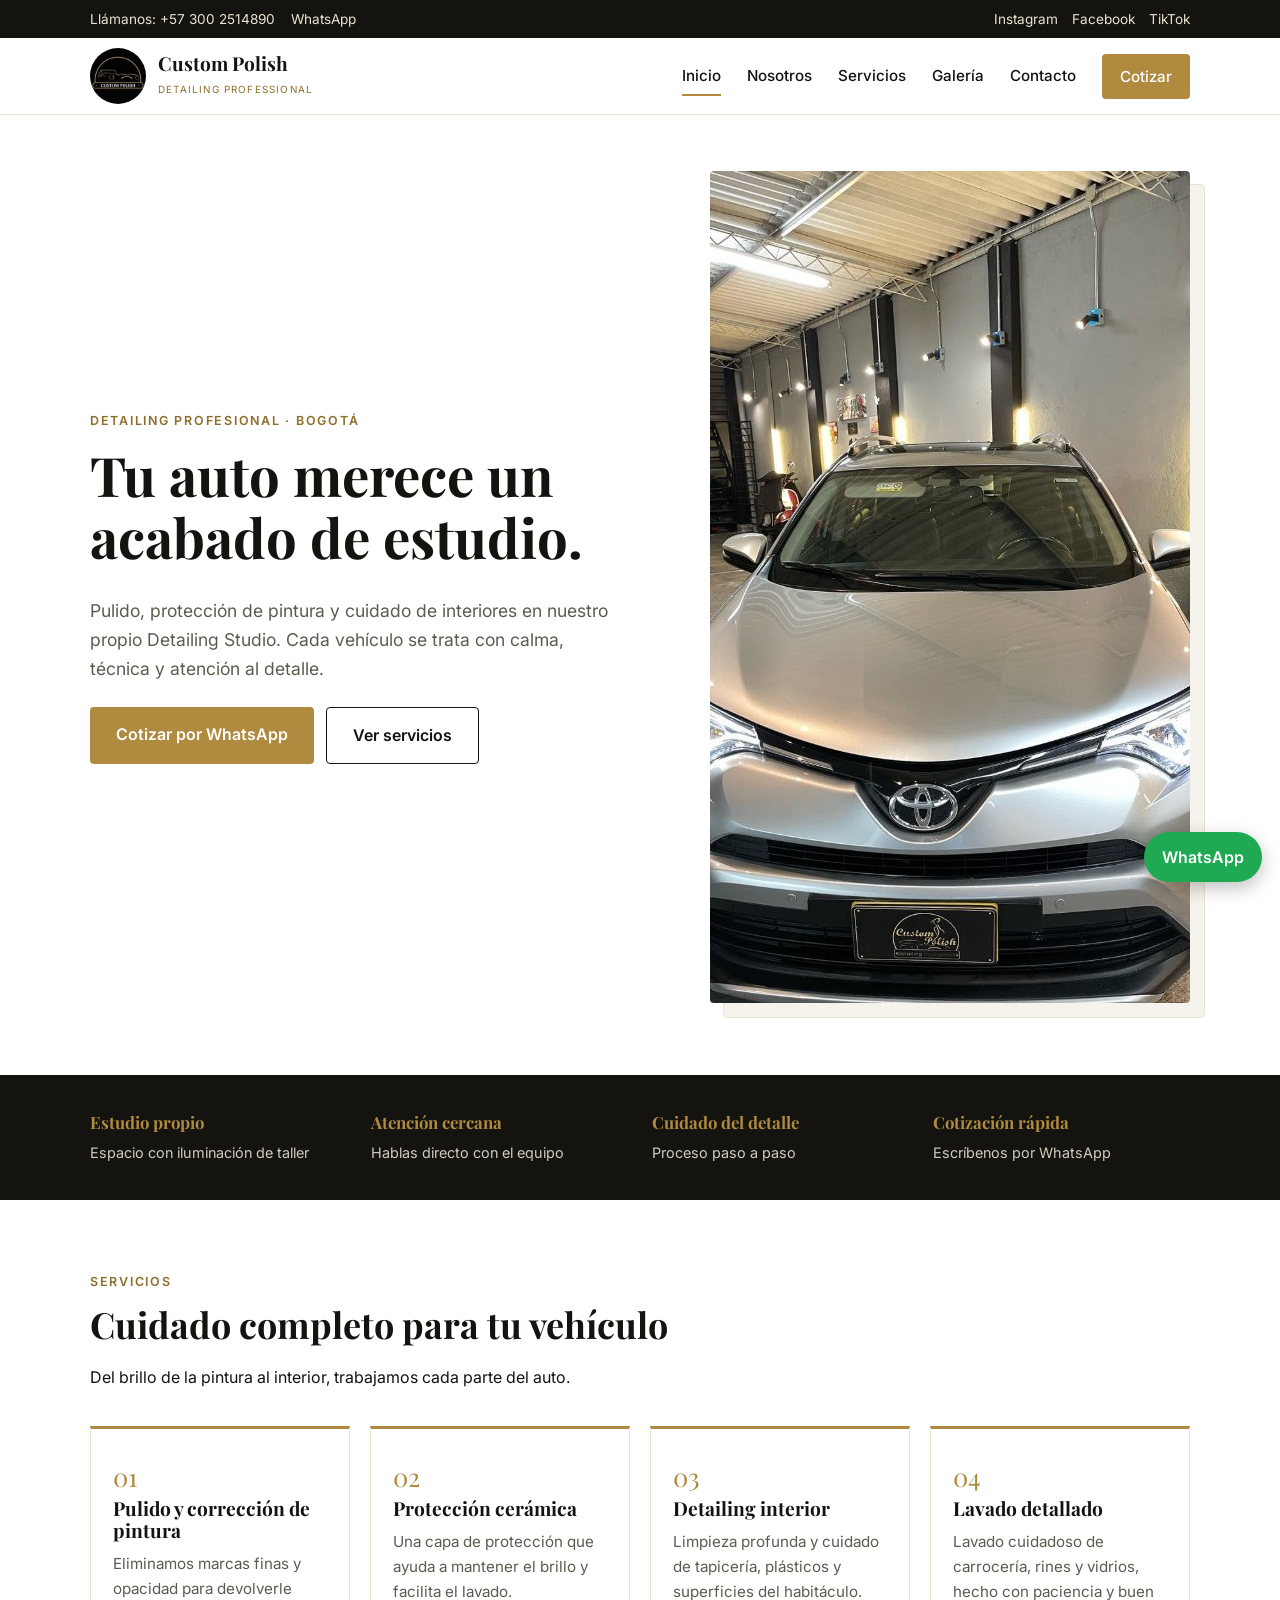
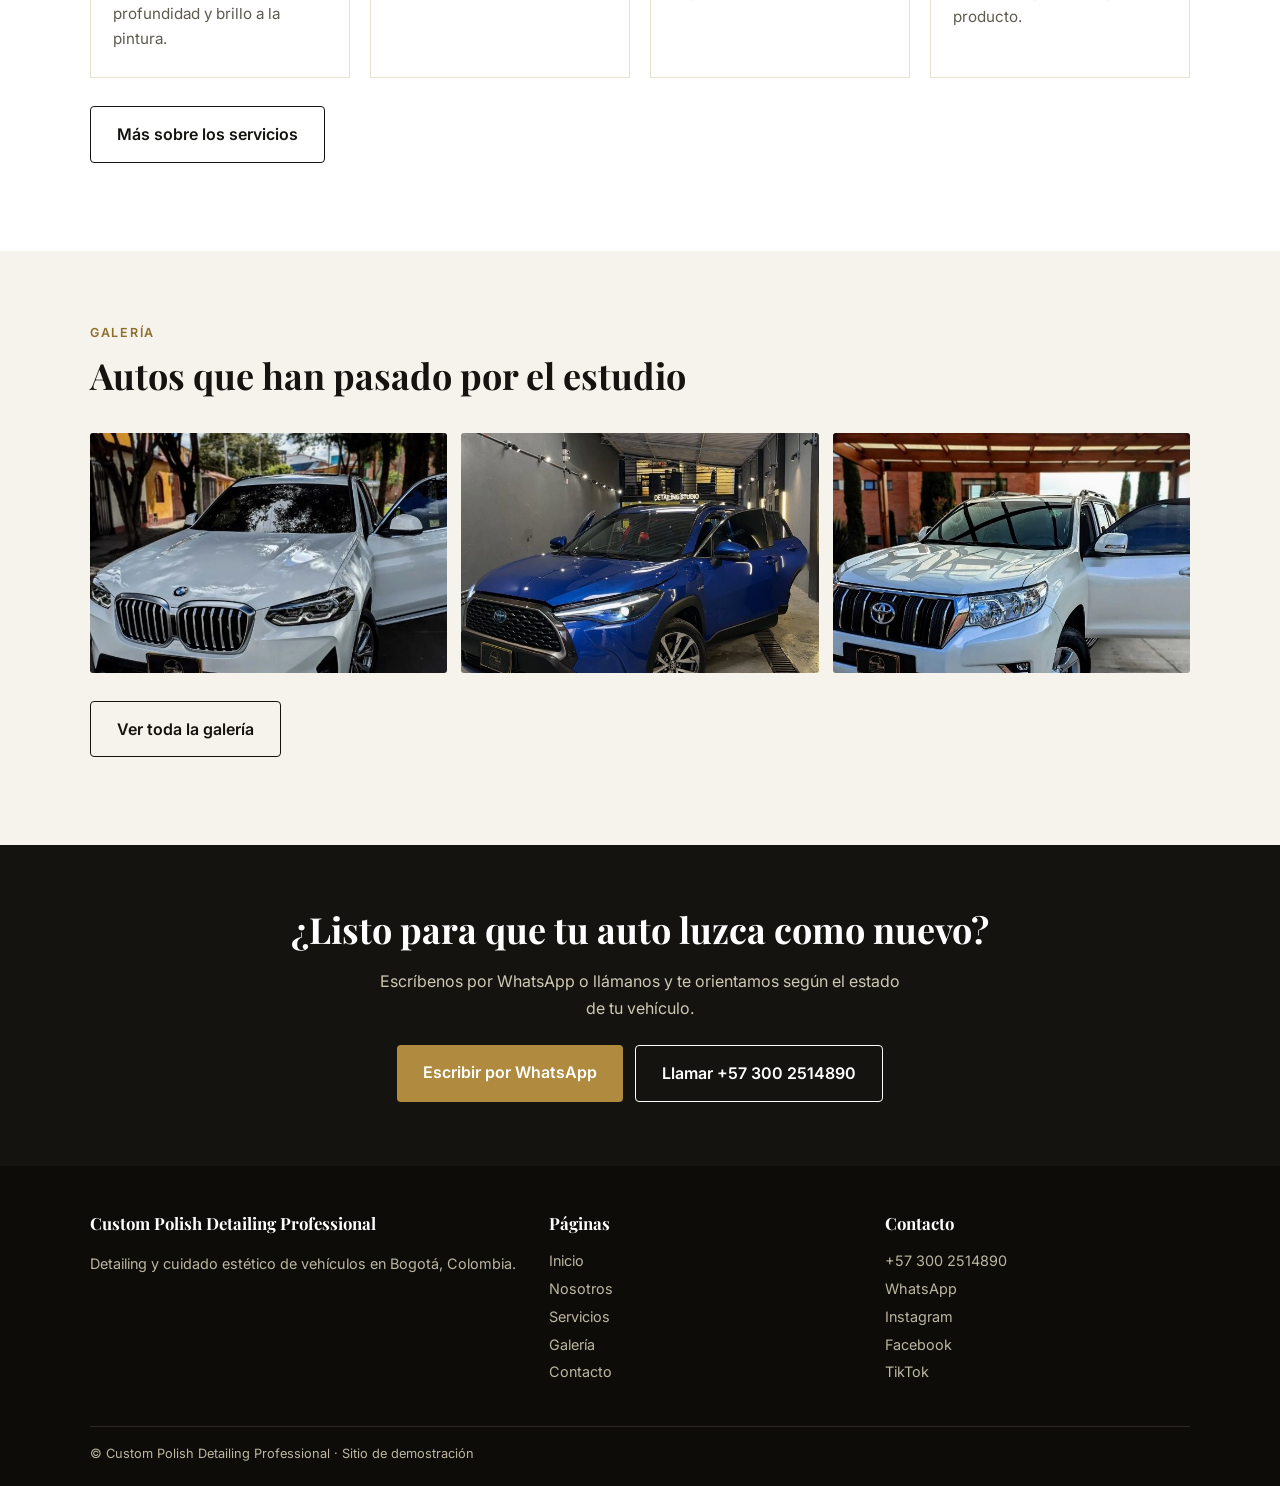
==== docs/index.html @ a1978a6f "Demo web Custom Polish Detailing (sitio estático en docs/) Co-Authored-By: Claude Sonnet 5.5 <norepl" ====
<!DOCTYPE html>
<html lang="es">
<head>
<meta charset="utf-8">
<meta name="viewport" content="width=device-width, initial-scale=1">
<title>Custom Polish Detailing Professional · Bogotá</title>
<meta name="description" content="Detailing y cuidado estético de vehículos en Bogotá: pulido, protección de pintura e interiores.">
<link rel="icon" href="img/logo.jpg">
<link rel="preconnect" href="https://fonts.googleapis.com">
<link rel="preconnect" href="https://fonts.gstatic.com" crossorigin>
<link href="https://fonts.googleapis.com/css2?family=Inter:wght@400;500;600&family=Playfair+Display:wght@600;700&display=swap" rel="stylesheet">
<link rel="stylesheet" href="style.css">
</head>
<body>
<div class="topbar"><div class="wrap">
  <div><a href="tel:+573002514890">Llámanos: +57 300 2514890</a><a href="https://wa.me/573002514890?text=Hola%2C%20quiero%20cotizar%20un%20servicio%20de%20detailing" target="_blank" rel="noopener">WhatsApp</a></div>
  <div class="social"><a href="https://www.instagram.com/custompolish.co/" target="_blank" rel="noopener">Instagram</a><a href="https://www.facebook.com/custompolish.detailingprofessional/" target="_blank" rel="noopener">Facebook</a><a href="https://www.tiktok.com/@custompolish.co" target="_blank" rel="noopener">TikTok</a></div>
</div></div>
<header class="site"><div class="wrap">
  <a href="index.html" class="brand"><img src="img/logo.jpg" alt="Logo Custom Polish" width="56" height="56"><span><b>Custom Polish</b><small>Detailing Professional</small></span></a>
  <button class="menu-toggle" aria-label="Abrir menú" aria-expanded="false">☰</button>
  <nav class="main"><a href="index.html" aria-current="page">Inicio</a><a href="nosotros.html">Nosotros</a><a href="servicios.html">Servicios</a><a href="galeria.html">Galería</a><a href="contacto.html">Contacto</a><a href="https://wa.me/573002514890?text=Hola%2C%20quiero%20cotizar%20un%20servicio%20de%20detailing" class="cta-link" target="_blank" rel="noopener">Cotizar</a></nav>
</div></header>
<section class="hero"><div class="wrap">
  <div>
    <p class="eyebrow">Detailing profesional · Bogotá</p>
    <h1>Tu auto merece un acabado de estudio.</h1>
    <p class="lede">Pulido, protección de pintura y cuidado de interiores en nuestro propio Detailing Studio. Cada vehículo se trata con calma, técnica y atención al detalle.</p>
    <div class="btns"><a class="btn" href="https://wa.me/573002514890?text=Hola%2C%20quiero%20cotizar%20un%20servicio%20de%20detailing" target="_blank" rel="noopener">Cotizar por WhatsApp</a><a class="btn ghost" href="servicios.html">Ver servicios</a></div>
  </div>
  <figure><img src="img/rav4.jpg" alt="Toyota RAV4 plateada dentro del Detailing Studio de Custom Polish" width="688" height="832"></figure>
</div></section>
<div class="strip"><div class="wrap">
  <div><b>Estudio propio</b><span>Espacio con iluminación de taller</span></div>
  <div><b>Atención cercana</b><span>Hablas directo con el equipo</span></div>
  <div><b>Cuidado del detalle</b><span>Proceso paso a paso</span></div>
  <div><b>Cotización rápida</b><span>Escríbenos por WhatsApp</span></div>
</div></div>
<section><div class="wrap">
  <div class="sec-head"><p class="eyebrow">Servicios</p><h2>Cuidado completo para tu vehículo</h2><p>Del brillo de la pintura al interior, trabajamos cada parte del auto.</p></div>
  <!-- EJEMPLO, confirmar con el cliente: lista de servicios típica de detailing, el cliente no la entregó -->
<div class="cards"><article class="card"><span class="n">01</span><h3>Pulido y corrección de pintura</h3><p>Eliminamos marcas finas y opacidad para devolverle profundidad y brillo a la pintura.</p></article><article class="card"><span class="n">02</span><h3>Protección cerámica</h3><p>Una capa de protección que ayuda a mantener el brillo y facilita el lavado.</p></article><article class="card"><span class="n">03</span><h3>Detailing interior</h3><p>Limpieza profunda y cuidado de tapicería, plásticos y superficies del habitáculo.</p></article><article class="card"><span class="n">04</span><h3>Lavado detallado</h3><p>Lavado cuidadoso de carrocería, rines y vidrios, hecho con paciencia y buen producto.</p></article></div>
  <p style="margin-top:28px"><a class="btn ghost" href="servicios.html">Más sobre los servicios</a></p>
</div></section>
<section class="soft"><div class="wrap">
  <div class="sec-head"><p class="eyebrow">Galería</p><h2>Autos que han pasado por el estudio</h2></div>
  <div class="gallery">
    <img src="img/bmw-x3-frente.jpg" alt="BMW X3 blanco" loading="lazy">
    <img src="img/corolla-cross-estudio.jpg" alt="Toyota Corolla Cross azul en el estudio" loading="lazy">
    <img src="img/prado-frente.jpg" alt="Toyota Land Cruiser Prado blanca" loading="lazy">
  </div>
  <p style="margin-top:28px"><a class="btn ghost" href="galeria.html">Ver toda la galería</a></p>
</div></section>
<section class="cta-band"><div class="wrap">
  <h2>¿Listo para que tu auto luzca como nuevo?</h2>
  <p>Escríbenos por WhatsApp o llámanos y te orientamos según el estado de tu vehículo.</p>
  <div class="btns"><a class="btn" href="https://wa.me/573002514890?text=Hola%2C%20quiero%20cotizar%20un%20servicio%20de%20detailing" target="_blank" rel="noopener">Escribir por WhatsApp</a><a class="btn ghost" style="color:#fff;border-color:#fff" href="tel:+573002514890">Llamar +57 300 2514890</a></div>
</div></section>
<footer class="site"><div class="wrap">
  <div><h4>Custom Polish Detailing Professional</h4><p>Detailing y cuidado estético de vehículos en Bogotá, Colombia.</p></div>
  <div><h4>Páginas</h4><a href="index.html">Inicio</a><a href="nosotros.html">Nosotros</a><a href="servicios.html">Servicios</a><a href="galeria.html">Galería</a><a href="contacto.html">Contacto</a></div>
  <div><h4>Contacto</h4><a href="tel:+573002514890">+57 300 2514890</a><a href="https://wa.me/573002514890?text=Hola%2C%20quiero%20cotizar%20un%20servicio%20de%20detailing" target="_blank" rel="noopener">WhatsApp</a><a href="https://www.instagram.com/custompolish.co/" target="_blank" rel="noopener">Instagram</a><a href="https://www.facebook.com/custompolish.detailingprofessional/" target="_blank" rel="noopener">Facebook</a><a href="https://www.tiktok.com/@custompolish.co" target="_blank" rel="noopener">TikTok</a></div>
  <div class="copy">© Custom Polish Detailing Professional · Sitio de demostración</div>
</div></footer>
<a class="wa-fab" href="https://wa.me/573002514890?text=Hola%2C%20quiero%20cotizar%20un%20servicio%20de%20detailing" target="_blank" rel="noopener">WhatsApp</a>
<script src="script.js"></script>
</body>
</html>
---- docs/style.css ----
:root{--bg:#fff;--ink:#14130f;--gold:#b08a3e;--gold-d:#8f6e2c;--soft:#f6f3ec;--line:#e8e2d3;--muted:#5d5a50}
*{box-sizing:border-box}
html{scroll-behavior:smooth}
body{margin:0;font-family:Inter,system-ui,sans-serif;color:var(--ink);background:var(--bg);line-height:1.65}
img{max-width:100%;display:block}
a{color:inherit}
h1,h2,h3{font-family:"Playfair Display",Georgia,serif;line-height:1.15;margin:0 0 .5em}
h1{font-size:clamp(2.1rem,4.6vw,3.4rem)}
h2{font-size:clamp(1.6rem,3vw,2.25rem)}
h3{font-size:1.2rem}
.wrap{max-width:1140px;margin:0 auto;padding:0 20px}
.eyebrow{color:var(--gold-d);font-weight:600;letter-spacing:.14em;text-transform:uppercase;font-size:.78rem;margin:0 0 12px}
.topbar{background:var(--ink);color:#e9e3d2;font-size:.85rem}
.topbar .wrap{display:flex;justify-content:space-between;gap:16px;padding-top:8px;padding-bottom:8px;flex-wrap:wrap}
.topbar a{text-decoration:none;margin-right:16px}
.topbar a:hover{color:var(--gold)}
.topbar .social a{margin:0 0 0 14px}
header.site{background:#fff;border-bottom:1px solid var(--line);position:sticky;top:0;z-index:20}
header.site .wrap{display:flex;align-items:center;justify-content:space-between;padding-top:10px;padding-bottom:10px}
.brand{display:flex;align-items:center;gap:12px;text-decoration:none}
.brand img{width:56px;height:56px;border-radius:50%}
.brand b{font-family:"Playfair Display",serif;font-size:1.2rem;display:block;line-height:1.1}
.brand small{color:var(--gold-d);letter-spacing:.12em;text-transform:uppercase;font-size:.62rem}
nav.main{display:flex;align-items:center;gap:26px}
nav.main a{text-decoration:none;font-weight:500;font-size:.95rem;padding:6px 0;border-bottom:2px solid transparent}
nav.main a:hover,nav.main a[aria-current]{border-color:var(--gold)}
nav.main a.cta-link{background:var(--gold);color:#fff;padding:10px 18px;border-radius:4px;border:0}
nav.main a.cta-link:hover{background:var(--gold-d)}
.menu-toggle{display:none;background:none;border:1px solid var(--line);border-radius:4px;font-size:1.4rem;padding:4px 12px;cursor:pointer}
.btn{display:inline-block;background:var(--gold);color:#fff;padding:14px 26px;border-radius:4px;text-decoration:none;font-weight:600}
.btn:hover{background:var(--gold-d)}
.btn.ghost{background:transparent;color:var(--ink);border:1.5px solid var(--ink)}
.btn.ghost:hover{background:var(--ink);color:#fff}
.btns{display:flex;gap:12px;flex-wrap:wrap;margin-top:24px}
section{padding:72px 0}
.hero{padding:56px 0 72px}
.hero .wrap{display:grid;grid-template-columns:1.05fr .95fr;gap:48px;align-items:center}
.hero p.lede{font-size:1.1rem;color:var(--muted);max-width:520px}
.hero figure{margin:0;position:relative}
.hero figure img{width:100%;max-width:480px;margin-left:auto;aspect-ratio:4/5;object-fit:cover;border-radius:4px;box-shadow:14px 14px 0 var(--soft),14px 14px 0 1px var(--line)}
.strip{background:var(--ink);color:#f2ecdc;padding:34px 0}
.strip .wrap{display:grid;grid-template-columns:repeat(4,1fr);gap:24px}
.strip b{display:block;color:var(--gold);font-family:"Playfair Display",serif;font-size:1.05rem;margin-bottom:2px}
.strip span{font-size:.9rem;opacity:.85}
.soft{background:var(--soft)}
.sec-head{max-width:620px;margin-bottom:36px}
.cards{display:grid;grid-template-columns:repeat(4,1fr);gap:20px}
.card{background:#fff;border:1px solid var(--line);border-top:3px solid var(--gold);padding:26px 22px}
.card p{color:var(--muted);margin:0;font-size:.95rem}
.card .n{font-family:"Playfair Display",serif;color:var(--gold);font-size:1.6rem}
.gallery{display:grid;grid-template-columns:repeat(3,1fr);gap:14px}
.gallery img{width:100%;height:240px;object-fit:cover;border-radius:3px}
.gallery.big img{height:300px}
.cta-band{background:var(--ink);color:#fff;text-align:center;padding:64px 0}
.cta-band h2{color:#fff}
.cta-band p{color:#cfc8b4;max-width:520px;margin:0 auto}
.cta-band .btns{justify-content:center}
.page-title{background:var(--soft);padding:52px 0;border-bottom:1px solid var(--line)}
.page-title p{max-width:600px;color:var(--muted);margin:0}
.two{display:grid;grid-template-columns:1fr 1fr;gap:48px;align-items:center}
.two img{width:100%;max-width:460px;border-radius:4px}
.svc{display:grid;grid-template-columns:1fr 1fr;gap:24px}
.svc .card{padding:30px}
.svc ul{margin:12px 0 0;padding-left:18px;color:var(--muted);font-size:.95rem}
.contact-grid{display:grid;grid-template-columns:1fr 1.2fr;gap:40px}
.contact-list{list-style:none;padding:0;margin:0}
.contact-list li{padding:16px 0;border-bottom:1px solid var(--line)}
.contact-list small{display:block;color:var(--gold-d);text-transform:uppercase;letter-spacing:.1em;font-size:.7rem}
.contact-list a{font-size:1.1rem;font-weight:500;text-decoration:none}
.map{width:100%;height:380px;border:0;border-radius:4px}
footer.site{background:#0d0c09;color:#bdb6a2;padding:44px 0 22px;font-size:.9rem}
footer.site .wrap{display:grid;grid-template-columns:1.4fr 1fr 1fr;gap:32px}
footer.site h4{color:#fff;font-family:"Playfair Display",serif;margin:0 0 10px;font-size:1.05rem}
footer.site a{display:block;text-decoration:none;padding:2px 0}
footer.site a:hover{color:var(--gold)}
footer.site .copy{grid-column:1/-1;border-top:1px solid #2a2820;padding-top:16px;margin-top:8px;font-size:.8rem}
.wa-fab{position:fixed;right:18px;bottom:18px;background:#1ea952;color:#fff;text-decoration:none;font-weight:600;padding:12px 18px;border-radius:40px;box-shadow:0 6px 18px rgba(0,0,0,.25);z-index:30}
@media(max-width:900px){
 .hero .wrap,.two,.contact-grid{grid-template-columns:1fr}
 .hero figure img{margin:0 auto}
 .strip .wrap,.cards{grid-template-columns:1fr 1fr}
 .gallery{grid-template-columns:1fr 1fr}
 .svc{grid-template-columns:1fr}
 footer.site .wrap{grid-template-columns:1fr}
 .menu-toggle{display:block}
 nav.main{display:none;position:absolute;left:0;right:0;top:100%;background:#fff;flex-direction:column;align-items:stretch;gap:0;padding:8px 20px 16px;border-bottom:1px solid var(--line)}
 nav.main.open{display:flex}
 nav.main a{padding:12px 0}
 header.site .wrap{position:relative}
 .topbar .social{display:none}
}
@media(max-width:520px){.strip .wrap,.cards,.gallery{grid-template-columns:1fr}.gallery img,.gallery.big img{height:220px}}
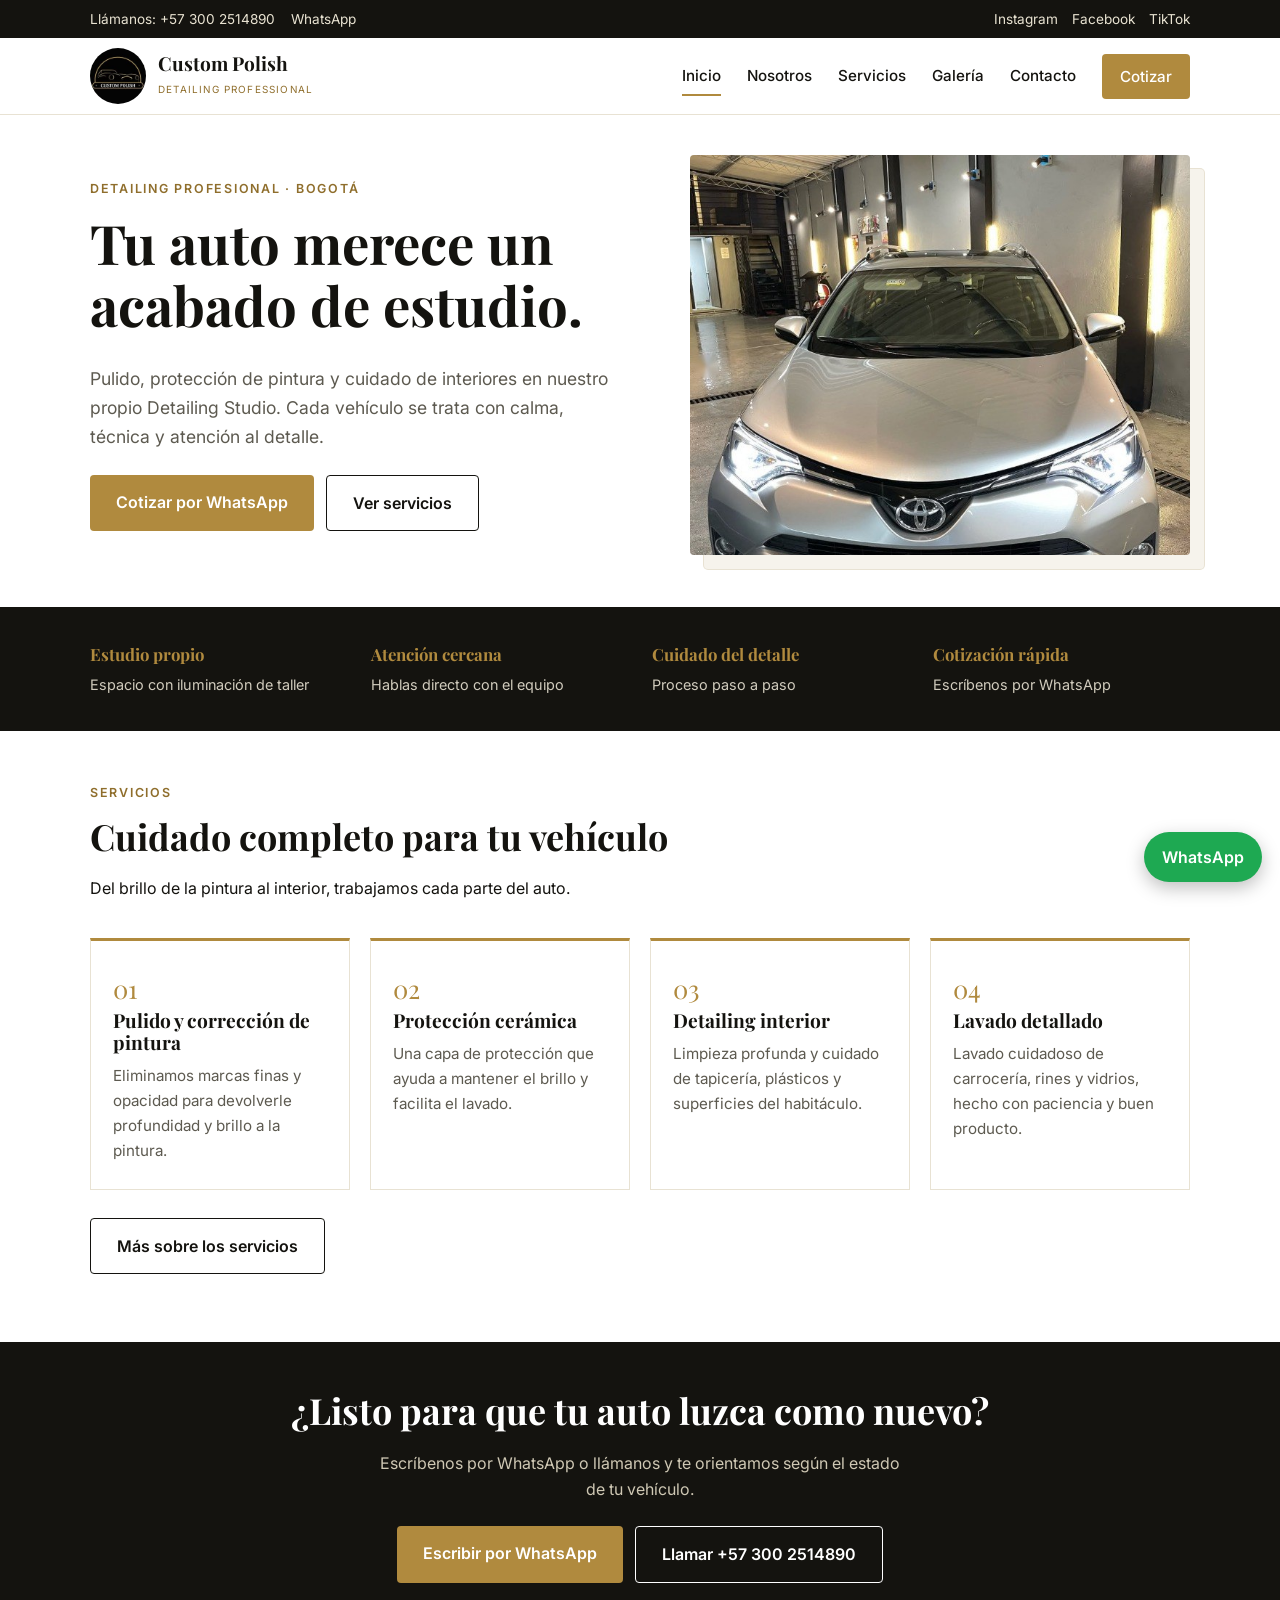
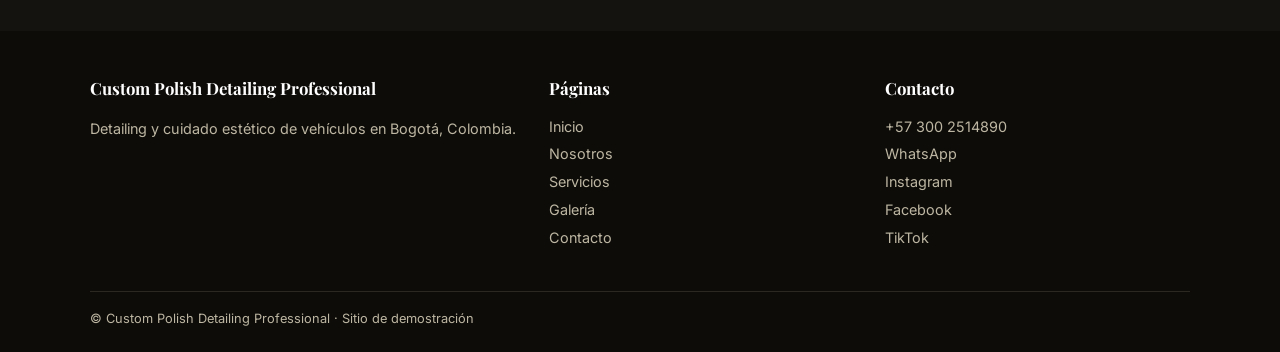
==== commit 960f3d7c: "Estructura compacta del demo: páginas cortas, galería con filtros Co-Authored-By: Claude Sonnet 5.5 " ====
--- a/docs/index.html
+++ b/docs/index.html
@@ -42,15 +42,6 @@
 <div class="cards"><article class="card"><span class="n">01</span><h3>Pulido y corrección de pintura</h3><p>Eliminamos marcas finas y opacidad para devolverle profundidad y brillo a la pintura.</p></article><article class="card"><span class="n">02</span><h3>Protección cerámica</h3><p>Una capa de protección que ayuda a mantener el brillo y facilita el lavado.</p></article><article class="card"><span class="n">03</span><h3>Detailing interior</h3><p>Limpieza profunda y cuidado de tapicería, plásticos y superficies del habitáculo.</p></article><article class="card"><span class="n">04</span><h3>Lavado detallado</h3><p>Lavado cuidadoso de carrocería, rines y vidrios, hecho con paciencia y buen producto.</p></article></div>
   <p style="margin-top:28px"><a class="btn ghost" href="servicios.html">Más sobre los servicios</a></p>
 </div></section>
-<section class="soft"><div class="wrap">
-  <div class="sec-head"><p class="eyebrow">Galería</p><h2>Autos que han pasado por el estudio</h2></div>
-  <div class="gallery">
-    <img src="img/bmw-x3-frente.jpg" alt="BMW X3 blanco" loading="lazy">
-    <img src="img/corolla-cross-estudio.jpg" alt="Toyota Corolla Cross azul en el estudio" loading="lazy">
-    <img src="img/prado-frente.jpg" alt="Toyota Land Cruiser Prado blanca" loading="lazy">
-  </div>
-  <p style="margin-top:28px"><a class="btn ghost" href="galeria.html">Ver toda la galería</a></p>
-</div></section>
 <section class="cta-band"><div class="wrap">
   <h2>¿Listo para que tu auto luzca como nuevo?</h2>
   <p>Escríbenos por WhatsApp o llámanos y te orientamos según el estado de tu vehículo.</p>
--- a/docs/style.css
+++ b/docs/style.css
@@ -90,3 +90,40 @@
  .topbar .social{display:none}
 }
 @media(max-width:520px){.strip .wrap,.cards,.gallery{grid-template-columns:1fr}.gallery img,.gallery.big img{height:220px}}
+/* estructura compacta: páginas cortas con pie siempre al fondo */
+body{min-height:100vh;display:flex;flex-direction:column}
+footer.site{margin-top:auto}
+section{padding:52px 0}
+.hero{padding:40px 0 52px}
+.hero .wrap{min-height:440px}
+.cta-band{padding:48px 0}
+.page-title{padding:36px 0}
+.page-title h1{font-size:clamp(1.8rem,3.6vw,2.6rem);margin-bottom:.3em}
+.filters{display:flex;gap:10px;flex-wrap:wrap;margin-bottom:22px}
+.chip{background:#fff;border:1.5px solid var(--line);border-radius:30px;padding:8px 18px;font:inherit;font-weight:500;cursor:pointer}
+.chip:hover{border-color:var(--gold)}
+.chip.active{background:var(--ink);border-color:var(--ink);color:#fff}
+.gallery.big img{height:230px}
+.gallery img[hidden]{display:none}
+@media(max-width:520px){.gallery.big img{height:200px}}
+.hero figure img{aspect-ratio:5/4;max-width:520px}
+.hero .wrap{min-height:0}
+@media(max-width:900px){
+ .hero figure img{aspect-ratio:16/10;max-width:100%}
+ section{padding:40px 0}
+ .page-title{padding:28px 0}
+ .two img{max-width:100%;aspect-ratio:16/10;object-fit:cover}
+}
+@media(max-width:520px){
+ .cards,.strip .wrap,.gallery{grid-template-columns:1fr 1fr}
+ .card{padding:18px 14px}
+ .card h3{font-size:1rem}
+ .card p{font-size:.85rem}
+ .strip{padding:24px 0}
+ .strip .wrap{gap:16px}
+ .gallery,.gallery.big{gap:8px}
+ .gallery img,.gallery.big img{height:130px}
+ .svc .card{padding:20px}
+ footer.site .wrap{gap:18px}
+}
+.hero figure img,.two img{height:auto}
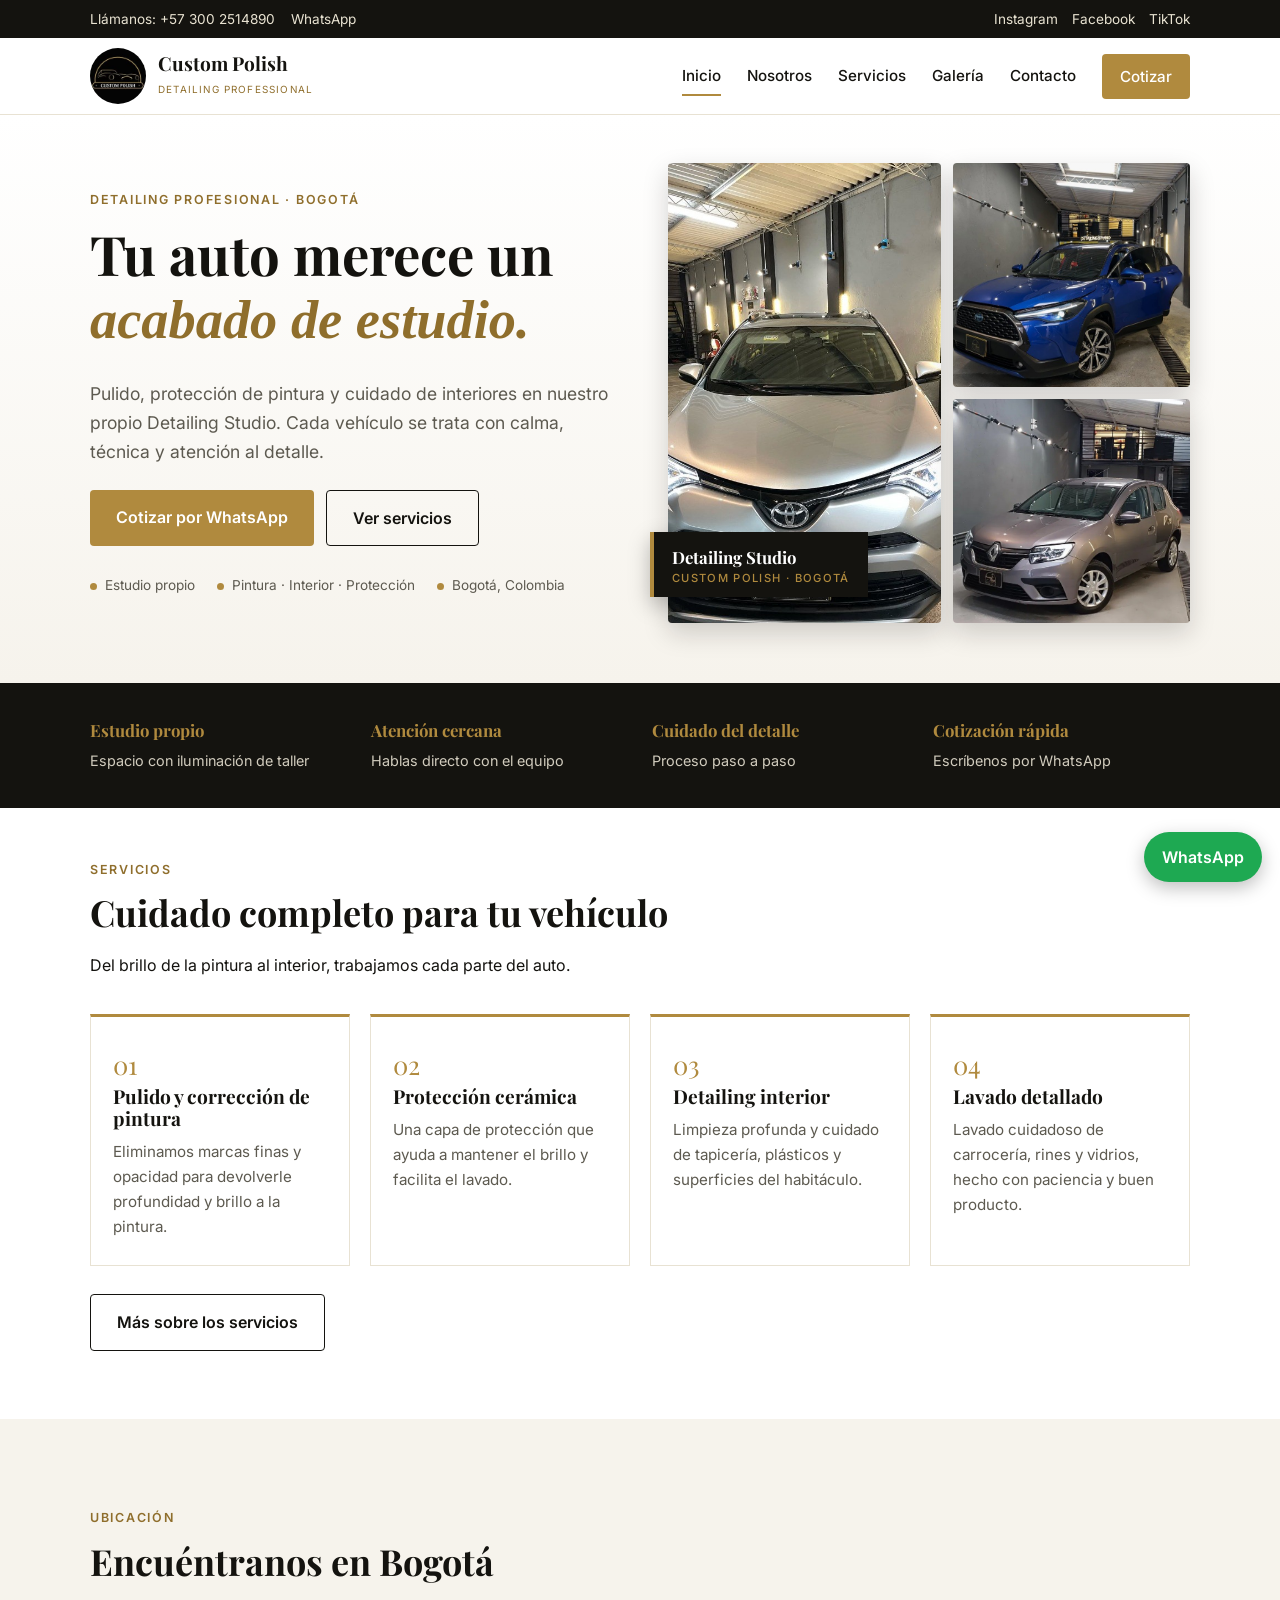
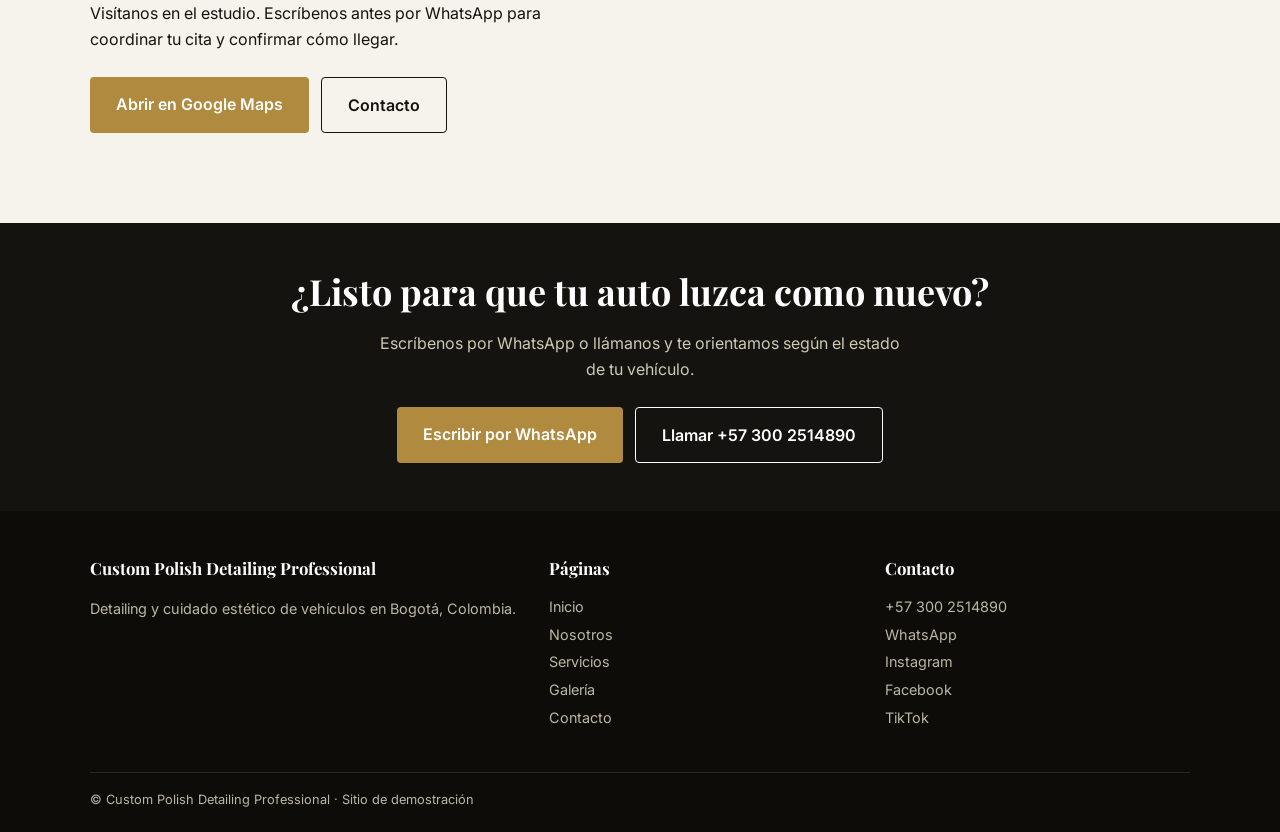
==== commit 9c9026d5: "Hero con collage de fotos del estudio y mapa de Google en inicio Co-Authored-By: Claude Sonnet 5.5 <" ====
--- a/docs/index.html
+++ b/docs/index.html
@@ -22,13 +22,19 @@
   <nav class="main"><a href="index.html" aria-current="page">Inicio</a><a href="nosotros.html">Nosotros</a><a href="servicios.html">Servicios</a><a href="galeria.html">Galería</a><a href="contacto.html">Contacto</a><a href="https://wa.me/573002514890?text=Hola%2C%20quiero%20cotizar%20un%20servicio%20de%20detailing" class="cta-link" target="_blank" rel="noopener">Cotizar</a></nav>
 </div></header>
 <section class="hero"><div class="wrap">
-  <div>
+  <div class="hero-text">
     <p class="eyebrow">Detailing profesional · Bogotá</p>
-    <h1>Tu auto merece un acabado de estudio.</h1>
+    <h1>Tu auto merece un <em>acabado de estudio.</em></h1>
     <p class="lede">Pulido, protección de pintura y cuidado de interiores en nuestro propio Detailing Studio. Cada vehículo se trata con calma, técnica y atención al detalle.</p>
     <div class="btns"><a class="btn" href="https://wa.me/573002514890?text=Hola%2C%20quiero%20cotizar%20un%20servicio%20de%20detailing" target="_blank" rel="noopener">Cotizar por WhatsApp</a><a class="btn ghost" href="servicios.html">Ver servicios</a></div>
+    <ul class="hero-facts"><li>Estudio propio</li><li>Pintura · Interior · Protección</li><li>Bogotá, Colombia</li></ul>
   </div>
-  <figure><img src="img/rav4.jpg" alt="Toyota RAV4 plateada dentro del Detailing Studio de Custom Polish" width="688" height="832"></figure>
+  <div class="collage">
+    <img class="c1" src="img/rav4.jpg" alt="Toyota RAV4 plateada dentro del Detailing Studio de Custom Polish" width="688" height="832">
+    <img class="c2" src="img/corolla-cross-estudio.jpg" alt="Toyota Corolla Cross azul en el estudio" width="645" height="832">
+    <img class="c3" src="img/sandero.jpg" alt="Renault Sandero gris en el estudio" width="686" height="834">
+    <span class="badge">Detailing Studio<small>Custom Polish · Bogotá</small></span>
+  </div>
 </div></section>
 <div class="strip"><div class="wrap">
   <div><b>Estudio propio</b><span>Espacio con iluminación de taller</span></div>
@@ -41,6 +47,15 @@
   <!-- EJEMPLO, confirmar con el cliente: lista de servicios típica de detailing, el cliente no la entregó -->
 <div class="cards"><article class="card"><span class="n">01</span><h3>Pulido y corrección de pintura</h3><p>Eliminamos marcas finas y opacidad para devolverle profundidad y brillo a la pintura.</p></article><article class="card"><span class="n">02</span><h3>Protección cerámica</h3><p>Una capa de protección que ayuda a mantener el brillo y facilita el lavado.</p></article><article class="card"><span class="n">03</span><h3>Detailing interior</h3><p>Limpieza profunda y cuidado de tapicería, plásticos y superficies del habitáculo.</p></article><article class="card"><span class="n">04</span><h3>Lavado detallado</h3><p>Lavado cuidadoso de carrocería, rines y vidrios, hecho con paciencia y buen producto.</p></article></div>
   <p style="margin-top:28px"><a class="btn ghost" href="servicios.html">Más sobre los servicios</a></p>
+</div></section>
+<section class="soft"><div class="wrap two map-sec">
+  <div>
+    <p class="eyebrow">Ubicación</p>
+    <h2>Encuéntranos en Bogotá</h2>
+    <p>Visítanos en el estudio. Escríbenos antes por WhatsApp para coordinar tu cita y confirmar cómo llegar.</p>
+    <div class="btns"><a class="btn" href="https://www.google.com/maps/place/Custom+Polish" target="_blank" rel="noopener">Abrir en Google Maps</a><a class="btn ghost" href="contacto.html">Contacto</a></div>
+  </div>
+  <iframe class="map" title="Mapa de Custom Polish en Bogotá" loading="lazy" src="https://www.google.com/maps?q=Custom+Polish+Bogot%C3%A1&output=embed"></iframe>
 </div></section>
 <section class="cta-band"><div class="wrap">
   <h2>¿Listo para que tu auto luzca como nuevo?</h2>
--- a/docs/style.css
+++ b/docs/style.css
@@ -127,3 +127,23 @@
  footer.site .wrap{gap:18px}
 }
 .hero figure img,.two img{height:auto}
+/* hero mejorado: texto + collage de fotos del estudio */
+.hero{background:linear-gradient(180deg,#fff 0%,var(--soft) 100%);padding:48px 0 60px}
+.hero .wrap{grid-template-columns:1fr 1fr;gap:56px}
+.hero h1 em{font-style:italic;color:var(--gold-d)}
+.hero-facts{list-style:none;display:flex;flex-wrap:wrap;gap:8px 22px;padding:0;margin:28px 0 0;font-size:.85rem;color:var(--muted)}
+.hero-facts li::before{content:"";display:inline-block;width:7px;height:7px;background:var(--gold);border-radius:50%;margin-right:8px}
+.collage{position:relative;display:grid;grid-template-columns:1.15fr 1fr;grid-template-rows:1fr 1fr;gap:12px;height:460px}
+.collage img{width:100%;height:100%;object-fit:cover;border-radius:4px;box-shadow:0 10px 26px rgba(20,19,15,.18)}
+.collage .c1{grid-row:1/3}
+.collage .badge{position:absolute;left:-18px;bottom:26px;background:var(--ink);color:#fff;border-left:4px solid var(--gold);padding:12px 18px;font-family:"Playfair Display",serif;font-weight:700;font-size:1.05rem;box-shadow:0 8px 20px rgba(0,0,0,.25)}
+.collage .badge small{display:block;font:500 .7rem Inter,sans-serif;letter-spacing:.12em;text-transform:uppercase;color:var(--gold)}
+.map-sec .map{height:300px}
+@media(max-width:900px){
+ .hero .wrap{grid-template-columns:1fr;gap:32px}
+ .collage{height:340px}
+ .collage .badge{left:10px;bottom:-14px}
+}
+@media(max-width:520px){.collage{height:280px}.hero-facts{font-size:.8rem}}
+.collage{grid-template-rows:minmax(0,1fr) minmax(0,1fr)}
+.collage img{min-height:0}
